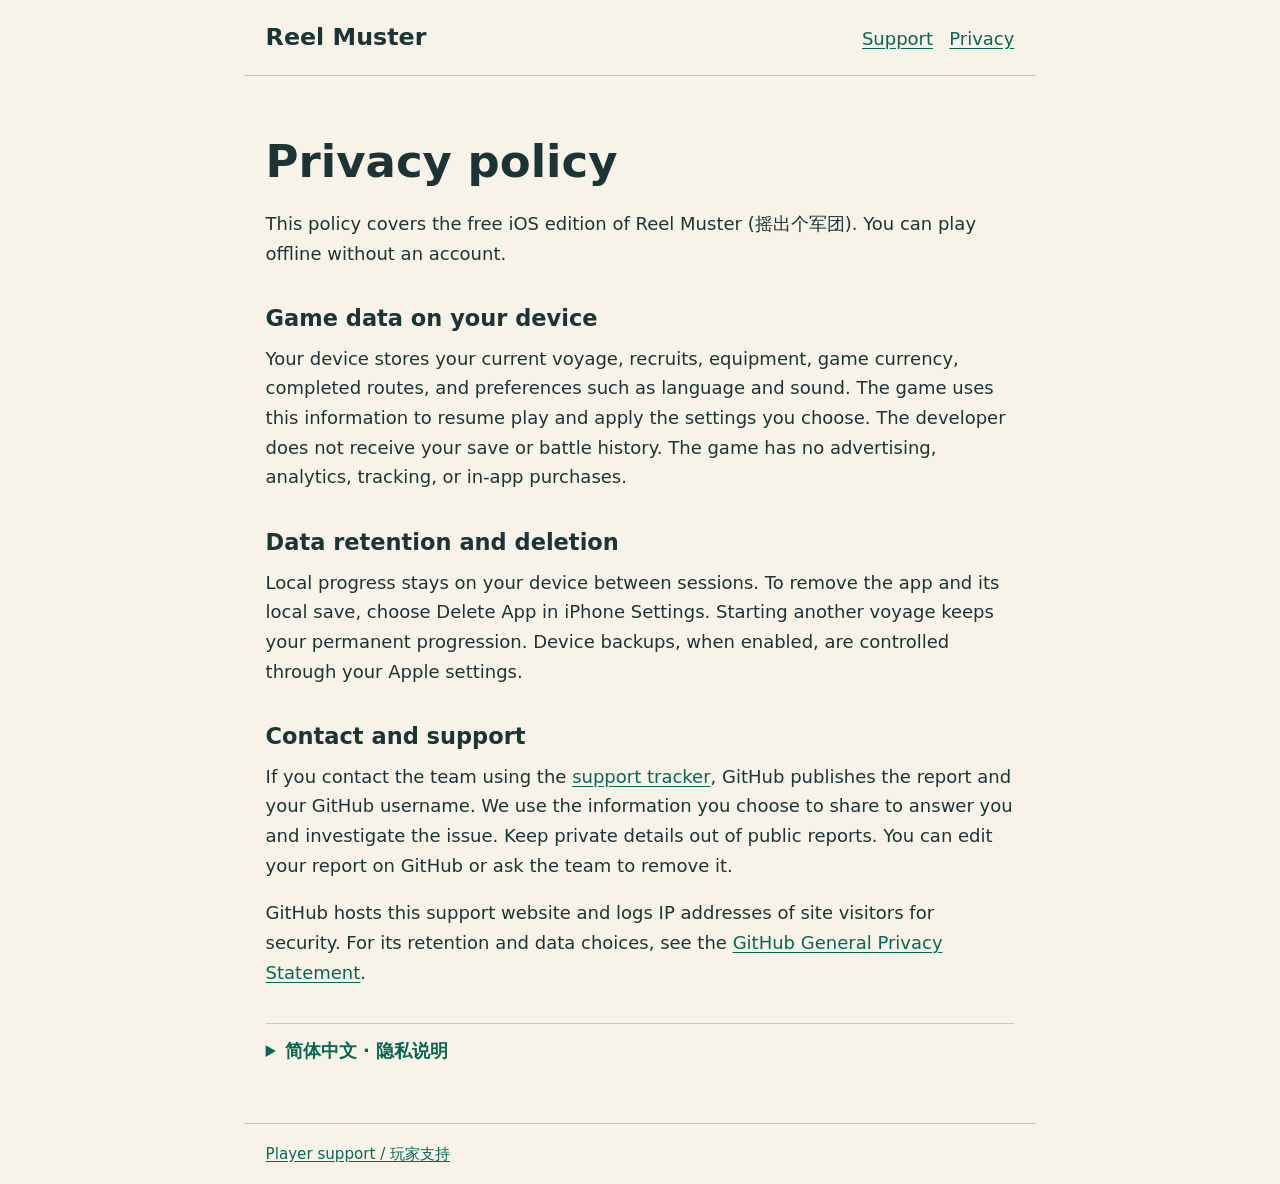
==== privacy.html @ 14a8aa84 "Publish Reel Muster support and privacy information" ====
<!doctype html>
<html lang="en">
<head><meta charset="utf-8"><meta name="viewport" content="width=device-width,initial-scale=1"><meta name="description" content="Privacy practices for the free iOS edition of Reel Muster."><title>Reel Muster · Privacy policy</title><link rel="stylesheet" href="style.css"></head>
<body><header><strong>Reel Muster</strong><nav aria-label="Site"><a href="./">Support</a><a href="privacy.html" aria-current="page">Privacy</a></nav></header>
<main><h1>Privacy policy</h1><p>This policy covers the free iOS edition of Reel Muster (摇出个军团). You can play offline without an account.</p>
<h2>Game data on your device</h2><p>Your device stores your current voyage, recruits, equipment, game currency, completed routes, and preferences such as language and sound. The game uses this information to resume play and apply the settings you choose. The developer does not receive your save or battle history. The game has no advertising, analytics, tracking, or in-app purchases.</p>
<h2>Data retention and deletion</h2><p>Local progress stays on your device between sessions. To remove the app and its local save, choose Delete App in iPhone Settings. Starting another voyage keeps your permanent progression. Device backups, when enabled, are controlled through your Apple settings.</p>
<h2>Contact and support</h2><p>If you contact the team using the <a href="https://github.com/pionnerx/reel-muster-support/issues">support tracker</a>, GitHub publishes the report and your GitHub username. We use the information you choose to share to answer you and investigate the issue. Keep private details out of public reports. You can edit your report on GitHub or ask the team to remove it.</p>
<p>GitHub hosts this support website and logs IP addresses of site visitors for security. For its retention and data choices, see the <a href="https://docs.github.com/en/site-policy/privacy-policies/github-general-privacy-statement">GitHub General Privacy Statement</a>.</p>
<details lang="zh-Hans"><summary>简体中文 · 隐私说明</summary>
<p>本说明适用于《摇出个军团》iOS 免费版。游戏可以离线游玩，无需注册账号。</p>
<h2>游戏数据与删除</h2><p>当前设备保存航线、角色、装备、游戏货币、通关记录和语言、音效等偏好，用于继续游玩。开发者不会收到玩家的存档或战斗记录。游戏没有广告、分析、跟踪或内购。要清除这台设备上的游戏数据，请在 iPhone 设置中选择“删除 App”。重新开始航行会保留永久进度。设备备份由你的苹果设置管理。</p>
<h2>联系开发团队</h2><p>通过<a href="https://github.com/pionnerx/reel-muster-support/issues">公开支持区</a>反馈时，GitHub 会公开你的用户名和反馈内容。开发团队使用你自愿提供的信息来答复和排查问题。请避免在公开反馈中填写个人信息。你可以编辑自己的反馈，或联系开发团队删除。GitHub 托管此支持页面并出于安全目的记录访问者的 IP 地址。详见<a href="https://docs.github.com/en/site-policy/privacy-policies/github-general-privacy-statement">GitHub 隐私声明</a>。</p></details>
</main><footer><a href="./">Player support / 玩家支持</a></footer></body></html>
---- style.css ----
:root{color-scheme:light dark;--paper:#f7f3e9;--ink:#1c3435;--link:#086653;--line:#bdc9bc;font:112.5%/1.65 "Atkinson Hyperlegible Next",system-ui,sans-serif}
@media(prefers-color-scheme:dark){:root{--paper:#142526;--ink:#eff6ed;--link:#9de2c1;--line:#465c56}}
*{box-sizing:border-box}body{margin:0;background:var(--paper);color:var(--ink)}header,main,footer{max-width:44rem;margin:auto;padding:1rem 1.2rem}header{border-bottom:1px solid var(--line);display:flex;align-items:baseline;justify-content:space-between;gap:1rem;flex-wrap:wrap}header strong{font-size:1.32rem}nav a+a{margin-left:.9rem}a{color:var(--link);text-underline-offset:.16em}a:focus-visible,summary:focus-visible{outline:3px solid var(--link);outline-offset:3px}h1{font-size:clamp(1.8rem,6vw,2.5rem);line-height:1.2;margin:.9em 0 .45em}h2{font-size:1.25rem;line-height:1.4;margin:1.55em 0 .35em}p{margin:.5em 0 1em}summary{cursor:pointer;color:var(--link);font-weight:650;padding:.65rem 0}details{border-top:1px solid var(--line);margin-top:2rem}footer{font-size:.84rem;border-top:1px solid var(--line);margin-top:1.5rem}
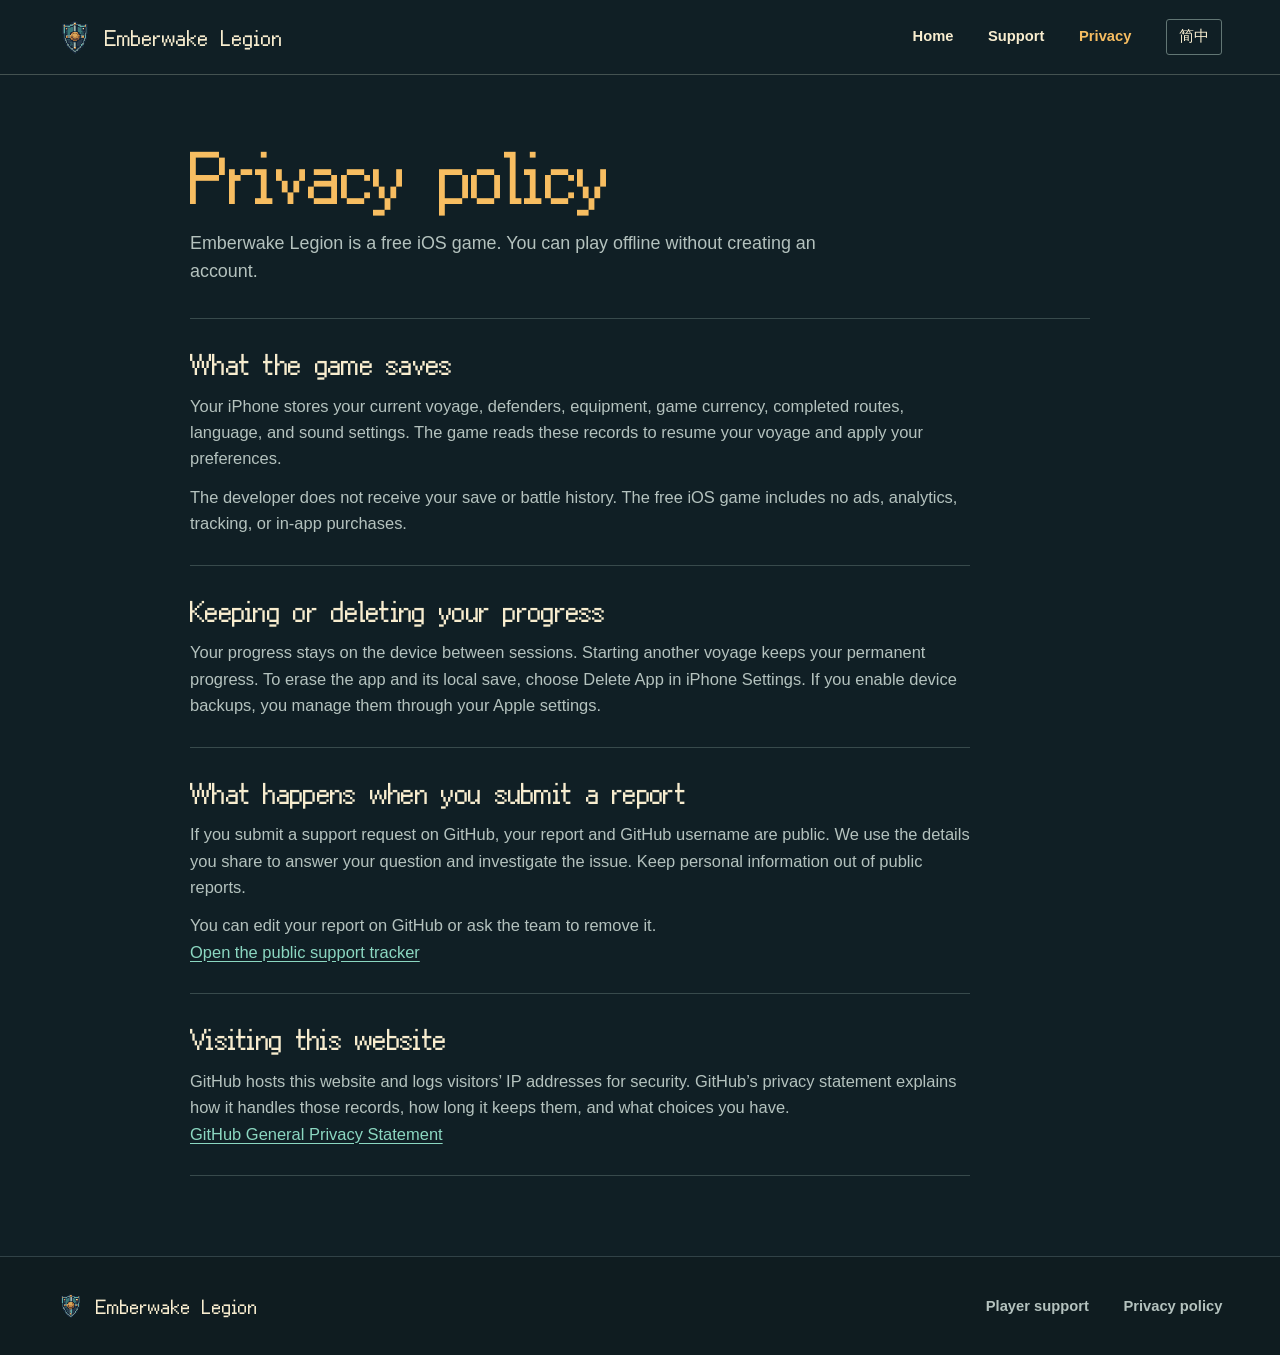
==== commit dc85838c: "Publish the bilingual Emberwake Legion game site" ====
--- a/privacy.html
+++ b/privacy.html
@@ -1,14 +1,64 @@
 <!doctype html>
 <html lang="en">
-<head><meta charset="utf-8"><meta name="viewport" content="width=device-width,initial-scale=1"><meta name="description" content="Privacy practices for the free iOS edition of Reel Muster."><title>Reel Muster · Privacy policy</title><link rel="stylesheet" href="style.css"></head>
-<body><header><strong>Reel Muster</strong><nav aria-label="Site"><a href="./">Support</a><a href="privacy.html" aria-current="page">Privacy</a></nav></header>
-<main><h1>Privacy policy</h1><p>This policy covers the free iOS edition of Reel Muster (摇出个军团). You can play offline without an account.</p>
-<h2>Game data on your device</h2><p>Your device stores your current voyage, recruits, equipment, game currency, completed routes, and preferences such as language and sound. The game uses this information to resume play and apply the settings you choose. The developer does not receive your save or battle history. The game has no advertising, analytics, tracking, or in-app purchases.</p>
-<h2>Data retention and deletion</h2><p>Local progress stays on your device between sessions. To remove the app and its local save, choose Delete App in iPhone Settings. Starting another voyage keeps your permanent progression. Device backups, when enabled, are controlled through your Apple settings.</p>
-<h2>Contact and support</h2><p>If you contact the team using the <a href="https://github.com/pionnerx/reel-muster-support/issues">support tracker</a>, GitHub publishes the report and your GitHub username. We use the information you choose to share to answer you and investigate the issue. Keep private details out of public reports. You can edit your report on GitHub or ask the team to remove it.</p>
-<p>GitHub hosts this support website and logs IP addresses of site visitors for security. For its retention and data choices, see the <a href="https://docs.github.com/en/site-policy/privacy-policies/github-general-privacy-statement">GitHub General Privacy Statement</a>.</p>
-<details lang="zh-Hans"><summary>简体中文 · 隐私说明</summary>
-<p>本说明适用于《摇出个军团》iOS 免费版。游戏可以离线游玩，无需注册账号。</p>
-<h2>游戏数据与删除</h2><p>当前设备保存航线、角色、装备、游戏货币、通关记录和语言、音效等偏好，用于继续游玩。开发者不会收到玩家的存档或战斗记录。游戏没有广告、分析、跟踪或内购。要清除这台设备上的游戏数据，请在 iPhone 设置中选择“删除 App”。重新开始航行会保留永久进度。设备备份由你的苹果设置管理。</p>
-<h2>联系开发团队</h2><p>通过<a href="https://github.com/pionnerx/reel-muster-support/issues">公开支持区</a>反馈时，GitHub 会公开你的用户名和反馈内容。开发团队使用你自愿提供的信息来答复和排查问题。请避免在公开反馈中填写个人信息。你可以编辑自己的反馈，或联系开发团队删除。GitHub 托管此支持页面并出于安全目的记录访问者的 IP 地址。详见<a href="https://docs.github.com/en/site-policy/privacy-policies/github-general-privacy-statement">GitHub 隐私声明</a>。</p></details>
-</main><footer><a href="./">Player support / 玩家支持</a></footer></body></html>
+<head>
+  <meta charset="utf-8">
+  <meta name="viewport" content="width=device-width, initial-scale=1">
+  <meta name="theme-color" content="#102432">
+  <meta name="description" content="Privacy information for the free iOS edition of Emberwake Legion, local saves, GitHub support reports, and this website.">
+  <title data-en="Privacy policy | Emberwake Legion" data-zh="隐私政策｜烬潮军团">Privacy policy | Emberwake Legion</title>
+  <link rel="icon" href="media/app-icon.png">
+  <link rel="stylesheet" href="site.css">
+  <script src="script.js" defer></script>
+</head>
+<body class="info-body">
+<a href="#main-content" class="skip-link" data-en="Skip to content" data-zh="跳到正文">Skip to content</a>
+<header class="site-header">
+  <div class="header-inner">
+    <a href="index.html" class="brand" data-en="Emberwake Legion" data-zh="烬潮军团">Emberwake Legion</a>
+    <nav class="site-nav" aria-label="Main navigation" data-label-en="Main navigation" data-label-zh="主导航">
+      <a href="index.html" data-en="Home" data-zh="首页">Home</a>
+      <a href="support.html" data-en="Support" data-zh="玩家支持">Support</a>
+      <a href="privacy.html" aria-current="page" data-en="Privacy" data-zh="隐私政策">Privacy</a>
+    </nav>
+    <button type="button" id="language-toggle" class="language-toggle">简中</button>
+  </div>
+</header>
+<main class="info-page" id="main-content">
+  <div class="info-intro">
+    <h1 data-en="Privacy policy" data-zh="隐私政策">Privacy policy</h1>
+    <p data-en="Emberwake Legion is a free iOS game. You can play offline without creating an account." data-zh="《烬潮军团》是免费的 iOS 游戏，无需注册账号即可离线游玩。">Emberwake Legion is a free iOS game. You can play offline without creating an account.</p>
+  </div>
+  <div class="info-layout">
+    <section class="info-section" id="game-data" aria-labelledby="game-data-title">
+      <h2 id="game-data-title" data-en="What the game saves" data-zh="游戏会保存什么">What the game saves</h2>
+      <p data-en="Your iPhone stores your current voyage, defenders, equipment, game currency, completed routes, language, and sound settings. The game reads these records to resume your voyage and apply your preferences." data-zh="你的 iPhone 保存当前航线、守军、装备、游戏货币、通关记录、语言和音效设置。游戏读取这些记录，以继续航行并应用你的偏好。">Your iPhone stores your current voyage, defenders, equipment, game currency, completed routes, language, and sound settings. The game reads these records to resume your voyage and apply your preferences.</p>
+      <p data-en="The developer does not receive your save or battle history. The free iOS game includes no ads, analytics, tracking, or in-app purchases." data-zh="开发者不会收到你的存档或战斗记录。iOS 免费版没有广告、分析、跟踪或内购。">The developer does not receive your save or battle history. The free iOS game includes no ads, analytics, tracking, or in-app purchases.</p>
+    </section>
+    <section class="info-section" id="retention" aria-labelledby="retention-title">
+      <h2 id="retention-title" data-en="Keeping or deleting your progress" data-zh="保留或删除进度">Keeping or deleting your progress</h2>
+      <p data-en="Your progress stays on the device between sessions. Starting another voyage keeps your permanent progress. To erase the app and its local save, choose Delete App in iPhone Settings. If you enable device backups, you manage them through your Apple settings." data-zh="退出游戏后，进度会留在本机。重新起航会保留永久进度。要清除游戏和本地存档，请在 iPhone 设置中选择“删除 App”。如果开启了设备备份，可在 Apple 设置中管理。">Your progress stays on the device between sessions. Starting another voyage keeps your permanent progress. To erase the app and its local save, choose Delete App in iPhone Settings. If you enable device backups, you manage them through your Apple settings.</p>
+    </section>
+    <section class="info-section" id="support-reports" aria-labelledby="support-reports-title">
+      <h2 id="support-reports-title" data-en="What happens when you submit a report" data-zh="提交反馈后会发生什么">What happens when you submit a report</h2>
+      <p data-en="If you submit a support request on GitHub, your report and GitHub username are public. We use the details you share to answer your question and investigate the issue. Keep personal information out of public reports." data-zh="通过 GitHub 反馈时，你的反馈内容和 GitHub 用户名会公开显示。我们使用你主动提供的信息来回复和排查问题。请勿在公开反馈中填写个人信息。">If you submit a support request on GitHub, your report and GitHub username are public. We use the details you share to answer your question and investigate the issue. Keep personal information out of public reports.</p>
+      <p data-en="You can edit your report on GitHub or ask the team to remove it." data-zh="你可以在 GitHub 编辑自己的反馈，也可以向开发团队申请删除。">You can edit your report on GitHub or ask the team to remove it.</p>
+      <a href="https://github.com/pionnerx/reel-muster-support/issues" class="text-link" data-en="Open the public support tracker" data-zh="前往公开反馈区">Open the public support tracker</a>
+    </section>
+    <section class="info-section" id="hosting" aria-labelledby="hosting-title">
+      <h2 id="hosting-title" data-en="Visiting this website" data-zh="访问本网站">Visiting this website</h2>
+      <p data-en="GitHub hosts this website and logs visitors’ IP addresses for security. GitHub’s privacy statement explains how it handles those records, how long it keeps them, and what choices you have." data-zh="本网站由 GitHub 托管。出于安全目的，GitHub 会记录访问者的 IP 地址。关于这些数据的处理方式、保留时间和你的选择，请参阅 GitHub 的隐私声明。">GitHub hosts this website and logs visitors’ IP addresses for security. GitHub’s privacy statement explains how it handles those records, how long it keeps them, and what choices you have.</p>
+      <a href="https://docs.github.com/en/site-policy/privacy-policies/github-general-privacy-statement" class="text-link" data-en="GitHub General Privacy Statement" data-zh="GitHub 一般隐私声明">GitHub General Privacy Statement</a>
+    </section>
+  </div>
+</main>
+<footer class="site-footer">
+  <div class="footer-inner">
+    <a href="index.html" class="brand" data-en="Emberwake Legion" data-zh="烬潮军团">Emberwake Legion</a>
+    <nav class="footer-nav" aria-label="Footer" data-label-en="Footer" data-label-zh="页脚导航">
+      <a href="support.html" data-en="Player support" data-zh="玩家支持">Player support</a>
+      <a href="privacy.html" data-en="Privacy policy" data-zh="隐私政策">Privacy policy</a>
+    </nav>
+  </div>
+</footer>
+</body>
+</html>
--- a/site.css
+++ b/site.css
@@ -0,0 +1,13 @@
+@font-face{font-family:Harbor Pixel;src:url('fonts/harbor-pixel.woff2') format('woff2');font-style:normal;font-weight:400 800;font-display:swap}
+:root{color-scheme:dark;--ink:#101f25;--navy:#111f24;--panel:#192b31;--line:#384a4c;--cream:#f8edcf;--gold:#f7bd61;--muted:#b4c2be;--teal:#8bd7c1;--pixel:"Harbor Pixel","Courier New",monospace;--body:"DM Sans",-apple-system,BlinkMacSystemFont,"Segoe UI","PingFang SC",sans-serif}
+*{box-sizing:border-box}html{scroll-behavior:smooth;scroll-padding-top:14px}body{margin:0;font:400 1.03rem/1.6 var(--body);color:var(--cream);background:var(--ink)}img{display:block;max-width:100%}a{color:inherit;text-decoration:none}button{font:inherit;cursor:pointer}a:focus-visible,button:focus-visible{outline:3px solid var(--teal);outline-offset:4px}h1,h2,h3,p{margin:0}.skip-link{position:absolute;top:-8rem;left:1rem;z-index:5;background:var(--cream);color:var(--ink);padding:10px}.skip-link:focus{top:8px}
+.site-header{background:#101f25;border-bottom:1px solid #445251;position:relative;z-index:2}.header-inner,.footer-inner,.section,.hero-inner,.info-page{width:min(1200px,calc(100% - 9vw));margin-inline:auto}.header-inner{min-height:74px;display:flex;align-items:center;gap:35px}.brand{display:inline-flex;gap:12px;align-items:center;font:600 1.33rem/1.15 var(--pixel);letter-spacing:.005em}.brand:before{content:"";background:url("media/shield.png") center/contain no-repeat;width:35px;height:37px;display:block;image-rendering:pixelated}.site-nav,.footer-nav{display:flex;gap:clamp(18px,2.7vw,44px);align-items:center}.site-nav{margin-left:auto}.site-nav a,.footer-nav a,.language-toggle{font-weight:570;font-size:.92rem;line-height:1.3}.site-nav a,.footer-nav a{padding-block:12px}.site-nav a:hover,.footer-nav a:hover,.text-link:hover,.info-section a:hover{color:var(--gold)}.site-nav [aria-current=page]{color:var(--gold)}.language-toggle{background:transparent;border:1px solid #627674;color:var(--cream);padding:7px 12px;min-width:48px;border-radius:3px}.language-toggle:hover{border-color:var(--gold)}
+.hero{position:relative;isolation:isolate;display:grid;align-items:center;min-height:clamp(485px,41vw,650px);background:#1e393e url("media/harbor-hero.webp") center 61%/cover no-repeat;image-rendering:pixelated;border-bottom:3px solid #96734c}.hero:before{content:"";position:absolute;inset:0;z-index:-1;background:linear-gradient(90deg,rgba(8,23,27,.95) 0%,rgba(9,23,27,.75) 27%,rgba(10,26,28,.35) 48%,transparent 73%),linear-gradient(0deg,rgba(8,20,24,.45),transparent 25%)}.hero-inner{padding-block:48px 58px}.game-format,.eyebrow,.platform{text-transform:uppercase;letter-spacing:.12em;font:600 .8rem/1.3 var(--body)}.game-format{display:flex;gap:9px;align-items:center;color:#ffe0a3}.pixel-cross{font:1.4rem/1 var(--pixel);color:var(--gold)}.hero h1{font-family:var(--pixel);font-size:clamp(53px,7vw,105px);letter-spacing:-.045em;line-height:.89;font-weight:700;margin:23px 0;filter:drop-shadow(0px 4px 0px #081a1f)}.hero h1 span{display:block}.hero h1 span:last-child{color:var(--gold)}.hero p{max-width:430px;font-size:clamp(1rem,1.5vw,1.12rem);line-height:1.62;color:#f6f1dd;text-shadow:0 1px 5px #132529}.button{display:inline-flex;align-items:center;justify-content:center;gap:10px;padding:12px 18px;min-height:48px;line-height:1.2;font-weight:750;border:1px solid #ffdb91;box-shadow:3px 3px 0 #75502b}.button-primary{background:var(--gold);color:#27231a}.button:hover{background:#ffd08b;transform:translateY(-1px)}.button img{width:23px;height:23px;image-rendering:pixelated;object-fit:contain}.hero .button{margin-top:24px}
+.section{padding-block:60px 64px}.section-top{display:flex;align-items:flex-end;justify-content:space-between;gap:16px;margin-bottom:27px}.eyebrow{display:block;color:var(--teal);margin-bottom:10px}.platform{color:var(--muted);letter-spacing:.055em;text-transform:none;font-weight:480}.section h2,.info-intro h1{font:600 clamp(2.1rem,3.6vw,3.3rem)/1 var(--pixel);letter-spacing:-.035em}.shot-grid{display:grid;grid-template-columns:repeat(3,minmax(0,1fr));gap:clamp(14px,2vw,26px)}.shot-link{display:block;position:relative;border:1px solid #637270;overflow:hidden;background:#26383b}.shot-link img{width:100%;height:auto;aspect-ratio:792/412;object-fit:cover;transition:transform .22s ease;image-rendering:auto}.shot-link:hover img{transform:scale(1.025)}.expand{position:absolute;bottom:7px;right:7px;padding:0 5px;background:#0e2229e8;color:#f6edd2;font:18px/24px var(--body);border:1px solid #adc0ac}.shot h3,.member h3,.info-section h2{font:600 clamp(1.4rem,2.2vw,1.85rem)/1.2 var(--pixel);letter-spacing:-.025em}.shot h3{margin:16px 0 7px}.shot p,.info-section p,.info-intro p{color:var(--muted)}.shot p{font-size:.97rem;line-height:1.55}
+.crew-section{background:#172a2e;border-block:1px solid var(--line)}.roster{display:grid;grid-template-columns:repeat(4,minmax(0,1fr));border:1px solid #45565a}.member{padding:20px 12px 18px;text-align:center;background:radial-gradient(ellipse at 50% 70%,#304642 0,transparent 65%)}.member+.member{border-left:1px solid #45565a}.member img{display:block;margin:0 auto 10px;width:min(100%,170px);height:auto;image-rendering:pixelated}.member h3{font-size:1.35rem}.member p{font-size:.88rem;color:var(--muted)}.site-footer{border-top:1px solid #314247;background:#0f1c20}.footer-inner{min-height:98px;display:flex;align-items:center;justify-content:space-between;gap:24px}.footer-inner .brand{font-size:1.2rem}.footer-inner .brand:before{width:26px;height:32px}.footer-nav{color:var(--muted)}
+.modal-open{overflow:hidden}dialog{width:fit-content;max-width:calc(100vw - 20px);max-height:100dvh;padding:8px;background:#0f1c21;border:1px solid #667976;color:var(--cream)}dialog::backdrop{background:rgba(3,11,15,.89)}.gallery-bar{display:flex;justify-content:space-between;align-items:center;gap:14px;font:600 1rem/1.25 var(--pixel);padding:3px 2px 9px}.gallery-bar button{background:#20343a;border:1px solid #687873;color:var(--cream);min-height:38px;padding:5px 11px;font:600 .9rem var(--body)}#gallery-image{height:min(79dvh,900px);width:auto;max-width:93vw;object-fit:contain;display:block;margin:auto}
+.info-page{max-width:900px;padding-block:66px 80px}.info-intro{padding-bottom:32px;border-bottom:1px solid var(--line)}.info-intro h1{font-size:clamp(2.5rem,6vw,4.35rem);color:var(--gold);margin-bottom:18px}.info-intro p{max-width:680px;font-size:1.12rem}.info-layout{max-width:780px}.info-section{border-bottom:1px solid var(--line);padding-block:28px}.info-section h2{margin-bottom:12px}.info-section p+p{margin-top:.75rem}.info-section a:not(.button),.text-link{color:var(--teal);text-decoration:underline;text-underline-offset:3px}.support-actions{display:flex;align-items:center;gap:20px;flex-wrap:wrap;margin-top:19px}
+@media(min-width:1600px){.hero{background-size:cover;background-position:center 64%}}
+@media(max-width:800px){.header-inner{gap:18px;min-height:62px}.site-nav{gap:16px}.brand{font-size:1.13rem}.brand:before{width:25px;height:30px}.hero{min-height:463px}.hero:before{background:linear-gradient(90deg,#0c2026ed 0%,#102127bb 36%,#10212758 66%,#10212700)}.hero h1{font-size:clamp(3.8rem,9vw,5.1rem)}.hero p{max-width:365px}.section{padding-block:44px}.roster{grid-template-columns:repeat(2,1fr)}.member:nth-child(3){border-left:0}.member:nth-child(n+3){border-top:1px solid #45565a}}
+@media(max-width:600px){.header-inner,.footer-inner,.section,.hero-inner,.info-page{width:calc(100% - 36px)}.header-inner{gap:12px;flex-wrap:wrap;padding:10px 0 5px}.header-inner .brand{margin-right:auto}.site-nav{order:3;flex-basis:100%;gap:21px;margin-left:0}.site-nav a{padding:5px 0 8px;font-size:.87rem}.language-toggle{font-size:.84rem;min-height:36px}.hero{min-height:535px;background-position:68% 55%;background-size:auto 100%}.hero-inner{align-self:end;padding:180px 0 29px}.hero:before{background:linear-gradient(0deg,#0e1d24fc 0%,#0e2027e8 24%,#102025bd 49%,#10252a14 82%)}.game-format{font-size:.74rem}.hero h1{font-size:clamp(3.4rem,12.4vw,5.3rem);margin:16px 0}.hero p{max-width:360px;line-height:1.5}.hero .button{margin-top:17px}.shot-grid{grid-template-columns:1fr;gap:32px}.section-top{align-items:flex-start;margin-bottom:20px}.platform{font-size:.75rem;text-align:right;max-width:80px}.member{padding:12px 8px 17px}.member h3{font-size:1.13rem}.member img{max-width:128px}.footer-inner{min-height:104px;align-items:flex-start;flex-direction:column;justify-content:center;gap:4px}.footer-nav a{padding:5px 0}.info-page{padding-block:36px}.info-intro h1{font-size:2.6rem}}
+@media(prefers-reduced-motion:reduce){*,*::before,*::after{scroll-behavior:auto!important;transition:none!important;animation:none!important}}
